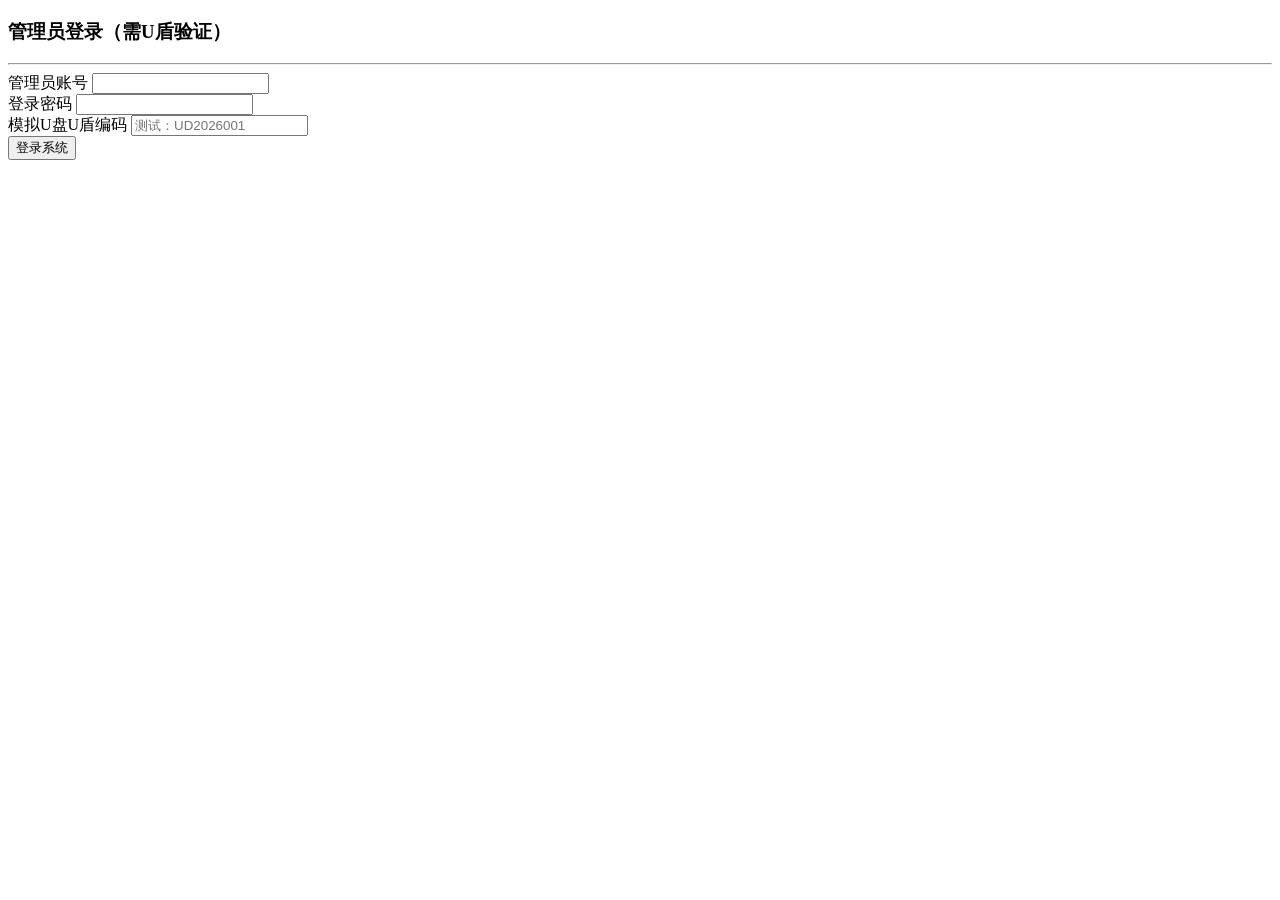
==== src/main/webapp/admin/index.html @ 155d87c6 "业主注册功能，小区进出人员状态查询 但未完成页面跳转以及前端的Ui" ====
<!DOCTYPE html>
<html lang="zh-CN">
<head>
    <meta charset="UTF-8">
    <title>管理员登录</title>
    <link rel="stylesheet" href="../common/css/bootstrap.min.css">
    <link rel="stylesheet" href="../common/css/common.css">
</head>
<body class="container mt-5 w-50">
<h3 class="text-center">管理员登录（需U盾验证）</h3>
<hr>
<div class="mb-3">
    <label>管理员账号</label>
    <input type="text" id="username" class="form-control">
</div>
<div class="mb-3">
    <label>登录密码</label>
    <input type="password" id="password" class="form-control">
</div>
<div class="mb-3">
    <label>模拟U盘U盾编码</label>
    <input type="text" id="ukeyCode" class="form-control" placeholder="测试：UD2026001">
</div>
<button id="loginBtn" class="btn btn-primary w-100">登录系统</button>
<p id="loginMsg" class="mt-3 text-center"></p>

<script src="../common/js/jquery.min.js"></script>
<script src="../common/js/axios.min.js"></script>
<script>
    $("#loginBtn").click(function(){
        let loginData = {
            username: $("#username").val(),
            password: $("#password").val(),
            ukeyCode: $("#ukeyCode").val()
        }
        axios.post("/admin/login", loginData).then(res=>{
            let data = res.data;
            if(data.code === 200){
                alert("登录成功，跳转记录管理页");
                location.href = "records.html";
            }else{
                $("#loginMsg").text(data.msg).css("color", "red");
            }
        })
    })
</script>
</body>
</html>
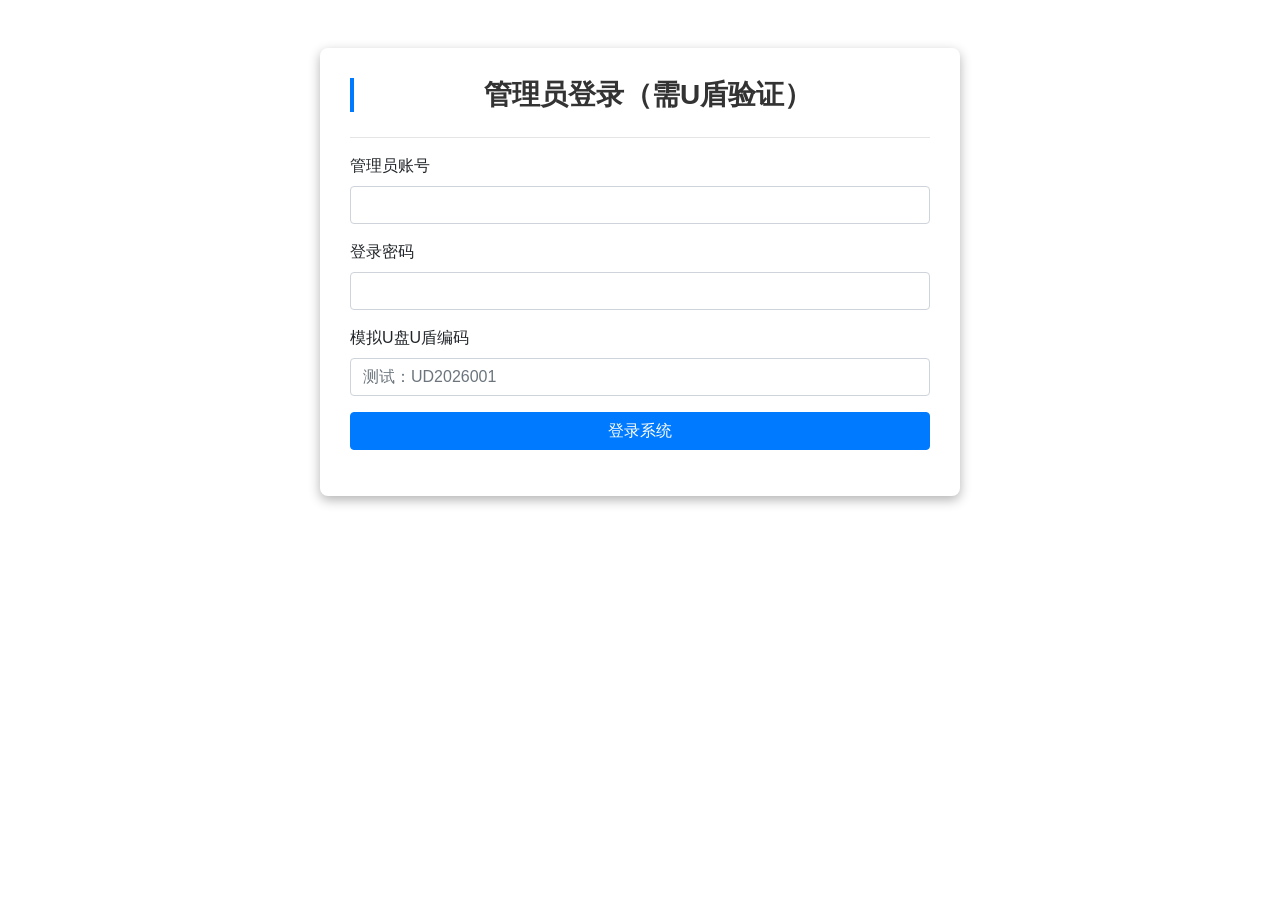
==== commit 8b2c3a1c: "管理员功能、小区进出登记功能实现，存在一些bug和小问题" ====
--- a/src/main/webapp/admin/index.html
+++ b/src/main/webapp/admin/index.html
@@ -3,7 +3,7 @@
 <head>
     <meta charset="UTF-8">
     <title>管理员登录</title>
-    <link rel="stylesheet" href="../common/css/bootstrap.min.css">
+    <link href="https://cdn.bootcdn.net/ajax/libs/twitter-bootstrap/4.6.2/css/bootstrap.min.css" rel="stylesheet">
     <link rel="stylesheet" href="../common/css/common.css">
 </head>
 <body class="container mt-5 w-50">
@@ -23,9 +23,8 @@
 </div>
 <button id="loginBtn" class="btn btn-primary w-100">登录系统</button>
 <p id="loginMsg" class="mt-3 text-center"></p>
-
-<script src="../common/js/jquery.min.js"></script>
-<script src="../common/js/axios.min.js"></script>
+<script src="https://cdn.bootcdn.net/ajax/libs/jquery/3.6.0/jquery.min.js"></script>
+<script src="https://cdn.bootcdn.net/ajax/libs/axios/0.27.2/axios.min.js"></script>
 <script>
     $("#loginBtn").click(function(){
         let loginData = {
--- a/src/main/webapp/common/css/common.css
+++ b/src/main/webapp/common/css/common.css
@@ -0,0 +1,61 @@
+/* common.css - 项目通用样式 */
+
+/* 1. 全局基础设置 */
+body {
+    background-image: url('/images/3.png');
+
+        /* 2. 让背景图完全覆盖整个屏幕，不留白边 */
+        background-size: cover;
+
+        /* 3. 图片居中显示 */
+        background-position: center center;
+
+        /* 4. 防止图片跟随页面滚动条滚动（固定在屏幕上） */
+        background-attachment: fixed;
+
+        /* 5. 设置原有字体不变 */
+        font-family: -apple-system, BlinkMacSystemFont, "Segoe UI", Roboto, "Helvetica Neue", Arial, sans-serif;
+}
+/* 2. 主容器样式（卡片效果） */
+.container {
+    background-color: #ffffff;
+    padding: 30px;
+    border-radius: 8px; /* 圆角 */
+    box-shadow: 0 4px 12px rgba(0, 0, 0, 0.3); /* 轻微的阴影，产生立体感 */
+    margin-top: 30px;
+    margin-bottom: 30px;
+    max-width: 1200px;
+}
+
+/* 3. 页面标题样式 (加左侧蓝色边框) */
+h3.page-title, h3 {
+    border-left: 4px solid #007bff; /* 蓝色竖条 */
+    padding-left: 12px;
+    margin-bottom: 25px;
+    font-weight: 600;
+    color: #333;
+}
+
+/* 4. 表格表头美化 */
+.table thead th {
+    background-color: #e9ecef;
+    border-bottom: 2px solid #dee2e6;
+}
+
+/* 5. 统一按钮间距 */
+.btn {
+    margin-right: 5px;
+    border-radius: 4px;
+}
+
+/* 6. 输入框聚焦时的样式优化 */
+.form-control:focus {
+    border-color: #007bff;
+    box-shadow: 0 0 0 0.2rem rgba(0, 123, 255, 0.25);
+}
+
+/* 7. 表格操作列按钮间距 */
+.action-btn {
+    margin-right: 5px;
+    font-size: 0.85rem;
+}
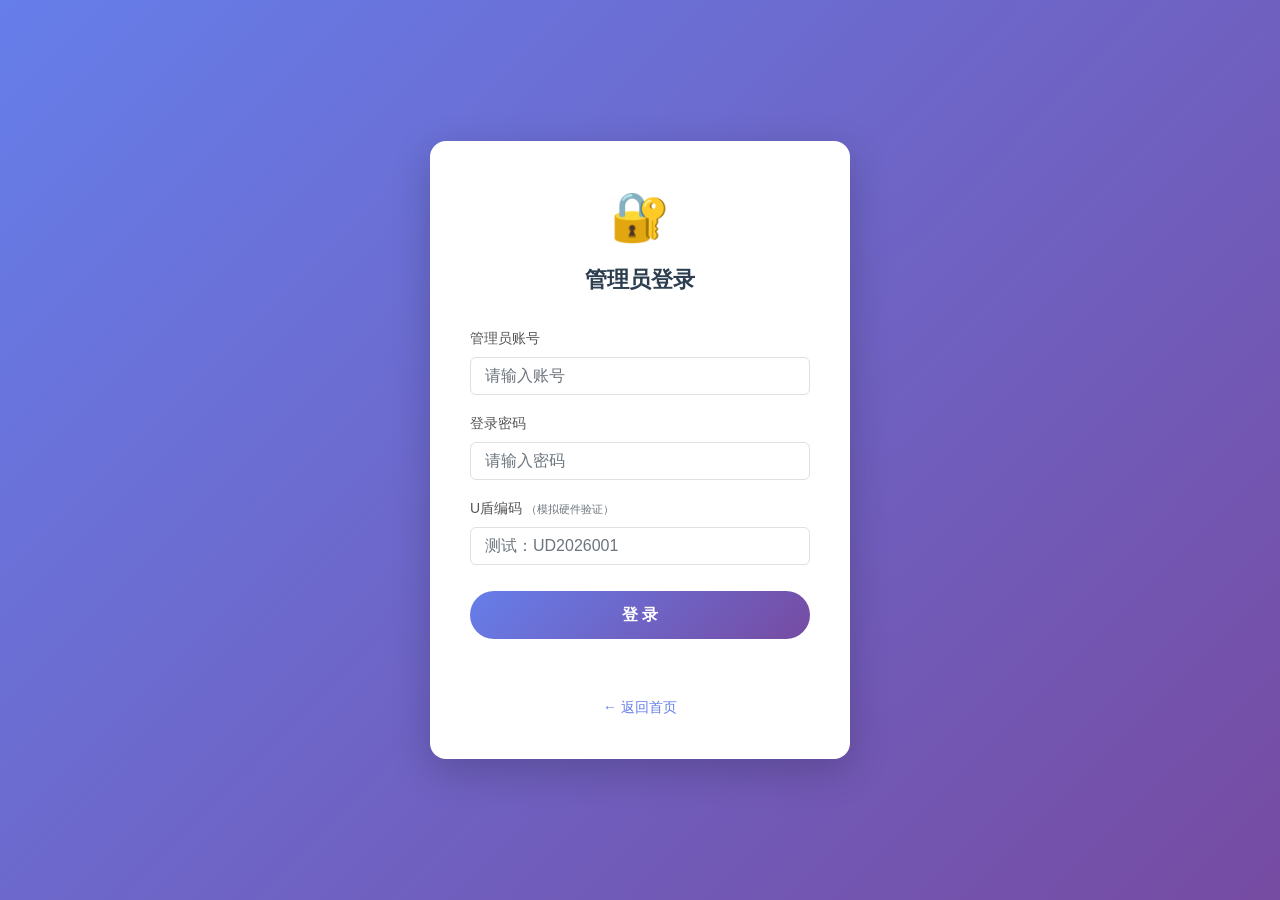
==== commit 325ea821: "解决数据库bug 完成内容 但需优化" ====
--- a/src/main/webapp/admin/index.html
+++ b/src/main/webapp/admin/index.html
@@ -2,46 +2,88 @@
 <html lang="zh-CN">
 <head>
     <meta charset="UTF-8">
-    <title>管理员登录</title>
+    <meta name="viewport" content="width=device-width, initial-scale=1.0">
+    <title>管理员登录 - 智慧小区</title>
     <link href="https://cdn.bootcdn.net/ajax/libs/twitter-bootstrap/4.6.2/css/bootstrap.min.css" rel="stylesheet">
     <link rel="stylesheet" href="../common/css/common.css">
+    <style>
+        body { display: flex; align-items: center; justify-content: center; min-height: 100vh; margin: 0; }
+        .login-card {
+            max-width: 420px; width: 90%; padding: 40px; background: #fff;
+            border-radius: 16px; box-shadow: 0 12px 40px rgba(0,0,0,0.2);
+        }
+        .login-icon { font-size: 48px; text-align: center; margin-bottom: 10px; }
+        .login-title { text-align: center; font-weight: 700; color: #2c3e50; margin-bottom: 30px; font-size: 22px; }
+        .form-group label { font-weight: 500; color: #555; font-size: 14px; }
+        .btn-login {
+            background: linear-gradient(135deg, #667eea, #764ba2); color: #fff; border: none;
+            border-radius: 50px; padding: 12px; font-size: 16px; font-weight: 600;
+            width: 100%; margin-top: 10px; transition: all 0.3s;
+        }
+        .btn-login:hover { transform: translateY(-2px); box-shadow: 0 6px 20px rgba(102,126,234,0.4); color: #fff; }
+        .back-link { text-align: center; margin-top: 20px; }
+        .back-link a { color: #667eea; text-decoration: none; font-size: 14px; }
+    </style>
 </head>
-<body class="container mt-5 w-50">
-<h3 class="text-center">管理员登录（需U盾验证）</h3>
-<hr>
-<div class="mb-3">
-    <label>管理员账号</label>
-    <input type="text" id="username" class="form-control">
+<body>
+
+<div class="login-card">
+    <div class="login-icon">🔐</div>
+    <div class="login-title">管理员登录</div>
+
+    <div class="form-group">
+        <label>管理员账号</label>
+        <input type="text" id="username" class="form-control" placeholder="请输入账号">
+    </div>
+    <div class="form-group">
+        <label>登录密码</label>
+        <input type="password" id="password" class="form-control" placeholder="请输入密码">
+    </div>
+    <div class="form-group">
+        <label>U盾编码 <small class="text-muted">（模拟硬件验证）</small></label>
+        <input type="text" id="ukeyCode" class="form-control" placeholder="测试：UD2026001">
+    </div>
+
+    <button id="loginBtn" class="btn btn-login">登 录</button>
+    <p id="loginMsg" class="mt-3 text-center" style="min-height:20px;"></p>
+
+    <div class="back-link"><a href="../index.html">← 返回首页</a></div>
 </div>
-<div class="mb-3">
-    <label>登录密码</label>
-    <input type="password" id="password" class="form-control">
-</div>
-<div class="mb-3">
-    <label>模拟U盘U盾编码</label>
-    <input type="text" id="ukeyCode" class="form-control" placeholder="测试：UD2026001">
-</div>
-<button id="loginBtn" class="btn btn-primary w-100">登录系统</button>
-<p id="loginMsg" class="mt-3 text-center"></p>
+
 <script src="https://cdn.bootcdn.net/ajax/libs/jquery/3.6.0/jquery.min.js"></script>
 <script src="https://cdn.bootcdn.net/ajax/libs/axios/0.27.2/axios.min.js"></script>
+<script src="../common/js/common.js"></script>
 <script>
     $("#loginBtn").click(function(){
-        let loginData = {
-            username: $("#username").val(),
-            password: $("#password").val(),
-            ukeyCode: $("#ukeyCode").val()
+        let username = $("#username").val().trim();
+        let password = $("#password").val().trim();
+        let ukeyCode = $("#ukeyCode").val().trim();
+        if(!username || !password || !ukeyCode) {
+            $("#loginMsg").text("请填写完整登录信息").css("color", "#f5576c");
+            return;
         }
-        axios.post("/admin/login", loginData).then(res=>{
+
+        $("#loginMsg").text("登录中...").css("color", "#888");
+
+        const params = new URLSearchParams();
+        params.append('username', username);
+        params.append('password', password);
+        params.append('ukeyCode', ukeyCode);
+
+        apiPost('/admin/login', params).then(res => {
             let data = res.data;
-            if(data.code === 200){
-                alert("登录成功，跳转记录管理页");
-                location.href = "records.html";
-            }else{
-                $("#loginMsg").text(data.msg).css("color", "red");
+            if(data.code === 200) {
+                $("#loginMsg").text("✅ 登录成功，正在跳转...").css("color", "#43e97b");
+                setTimeout(() => { location.href = "records.html"; }, 600);
+            } else {
+                $("#loginMsg").text("❌ " + (data.msg || '登录失败')).css("color", "#f5576c");
             }
-        })
-    })
+        }).catch(err => {
+            $("#loginMsg").text("❌ 连接服务器失败: " + (err.message || '')).css("color", "#f5576c");
+            console.error("登录错误:", err);
+        });
+    });
+    $(document).keydown(function(e) { if(e.keyCode === 13) $("#loginBtn").click(); });
 </script>
 </body>
-</html>+</html>
--- a/src/main/webapp/common/css/common.css
+++ b/src/main/webapp/common/css/common.css
@@ -1,61 +1,291 @@
-/* common.css - 项目通用样式 */
+/* common.css - 智慧小区管理系统通用样式 */
 
 /* 1. 全局基础设置 */
+* {
+    box-sizing: border-box;
+}
+
 body {
-    background-image: url('/images/3.png');
-
-        /* 2. 让背景图完全覆盖整个屏幕，不留白边 */
-        background-size: cover;
-
-        /* 3. 图片居中显示 */
-        background-position: center center;
-
-        /* 4. 防止图片跟随页面滚动条滚动（固定在屏幕上） */
-        background-attachment: fixed;
-
-        /* 5. 设置原有字体不变 */
-        font-family: -apple-system, BlinkMacSystemFont, "Segoe UI", Roboto, "Helvetica Neue", Arial, sans-serif;
-}
-/* 2. 主容器样式（卡片效果） */
-.container {
+    font-family: -apple-system, BlinkMacSystemFont, "Segoe UI", Roboto, "Helvetica Neue", Arial, "PingFang SC", "Microsoft YaHei", sans-serif;
+    background: linear-gradient(135deg, #667eea 0%, #764ba2 100%);
+    min-height: 100vh;
+    color: #333;
+    margin: 0;
+    padding: 0;
+}
+
+/* 2. 主容器卡片样式 */
+.main-container {
     background-color: #ffffff;
     padding: 30px;
-    border-radius: 8px; /* 圆角 */
-    box-shadow: 0 4px 12px rgba(0, 0, 0, 0.3); /* 轻微的阴影，产生立体感 */
+    border-radius: 12px;
+    box-shadow: 0 8px 32px rgba(0, 0, 0, 0.15);
     margin-top: 30px;
     margin-bottom: 30px;
     max-width: 1200px;
-}
-
-/* 3. 页面标题样式 (加左侧蓝色边框) */
-h3.page-title, h3 {
-    border-left: 4px solid #007bff; /* 蓝色竖条 */
-    padding-left: 12px;
+    margin-left: auto;
+    margin-right: auto;
+    animation: fadeInUp 0.4s ease-out;
+}
+
+@keyframes fadeInUp {
+    from { opacity: 0; transform: translateY(20px); }
+    to { opacity: 1; transform: translateY(0); }
+}
+
+/* 3. 页面标题样式 */
+.page-header {
+    display: flex;
+    align-items: center;
+    justify-content: space-between;
     margin-bottom: 25px;
+    padding-bottom: 15px;
+    border-bottom: 2px solid #f0f0f0;
+}
+
+.page-header h3 {
+    margin: 0;
+    font-weight: 700;
+    color: #2c3e50;
+    font-size: 22px;
+}
+
+.page-header h3::before {
+    content: '';
+    display: inline-block;
+    width: 4px;
+    height: 22px;
+    background: linear-gradient(180deg, #667eea, #764ba2);
+    border-radius: 2px;
+    margin-right: 10px;
+    vertical-align: middle;
+}
+
+/* 4. 表格美化 */
+.table {
+    border-radius: 8px;
+    overflow: hidden;
+    box-shadow: 0 2px 8px rgba(0, 0, 0, 0.06);
+}
+
+.table thead th {
+    background: linear-gradient(135deg, #667eea, #764ba2);
+    color: #fff;
+    border: none;
+    padding: 12px 15px;
+    font-weight: 500;
+    font-size: 14px;
+}
+
+.table tbody td {
+    padding: 10px 15px;
+    vertical-align: middle;
+    font-size: 14px;
+}
+
+.table-hover tbody tr:hover {
+    background-color: #f8f6ff;
+}
+
+/* 5. 按钮样式 */
+.btn {
+    border-radius: 6px;
+    padding: 8px 16px;
+    font-size: 14px;
+    font-weight: 500;
+    transition: all 0.2s ease;
+    border: none;
+    margin-right: 5px;
+}
+
+.btn:hover {
+    transform: translateY(-1px);
+    box-shadow: 0 4px 12px rgba(0, 0, 0, 0.15);
+}
+
+.btn-primary {
+    background: linear-gradient(135deg, #667eea, #764ba2);
+    color: #fff;
+}
+
+.btn-primary:hover {
+    background: linear-gradient(135deg, #5a6fd6, #6a4192);
+    color: #fff;
+}
+
+.btn-success {
+    background: linear-gradient(135deg, #43e97b, #38f9d7);
+    color: #fff;
+}
+
+.btn-success:hover {
+    background: linear-gradient(135deg, #3ad46e, #2ee0c4);
+    color: #fff;
+}
+
+.btn-info {
+    background: linear-gradient(135deg, #4facfe, #00f2fe);
+    color: #fff;
+}
+
+.btn-warning {
+    background: linear-gradient(135deg, #f6d365, #fda085);
+    color: #fff;
+}
+
+.btn-danger {
+    background: linear-gradient(135deg, #f5576c, #ff6a88);
+    color: #fff;
+}
+
+.btn-secondary {
+    background: #6c757d;
+    color: #fff;
+}
+
+/* 6. 输入框样式 */
+.form-control {
+    border-radius: 6px;
+    border: 1.5px solid #e0e0e0;
+    padding: 10px 14px;
+    transition: all 0.2s ease;
+}
+
+.form-control:focus {
+    border-color: #667eea;
+    box-shadow: 0 0 0 3px rgba(102, 126, 234, 0.15);
+}
+
+/* 7. Badge 样式 */
+.badge {
+    padding: 5px 12px;
+    border-radius: 20px;
+    font-weight: 500;
+    font-size: 12px;
+}
+
+.badge-success {
+    background: linear-gradient(135deg, #43e97b, #38f9d7);
+    color: #fff;
+}
+
+.badge-warning {
+    background: linear-gradient(135deg, #f6d365, #fda085);
+    color: #333;
+}
+
+.badge-info {
+    background: linear-gradient(135deg, #4facfe, #00f2fe);
+    color: #fff;
+}
+
+.badge-danger {
+    background: linear-gradient(135deg, #f5576c, #ff6a88);
+    color: #fff;
+}
+
+/* 8. Modal 样式 */
+.modal-content {
+    border-radius: 12px;
+    border: none;
+    box-shadow: 0 12px 40px rgba(0, 0, 0, 0.2);
+}
+
+.modal-header {
+    background: linear-gradient(135deg, #667eea, #764ba2);
+    color: #fff;
+    border-radius: 12px 12px 0 0;
+    padding: 18px 24px;
+}
+
+.modal-header .close {
+    color: #fff;
+    opacity: 0.8;
+    text-shadow: none;
+}
+
+.modal-title {
     font-weight: 600;
-    color: #333;
-}
-
-/* 4. 表格表头美化 */
-.table thead th {
-    background-color: #e9ecef;
-    border-bottom: 2px solid #dee2e6;
-}
-
-/* 5. 统一按钮间距 */
-.btn {
-    margin-right: 5px;
-    border-radius: 4px;
-}
-
-/* 6. 输入框聚焦时的样式优化 */
-.form-control:focus {
-    border-color: #007bff;
-    box-shadow: 0 0 0 0.2rem rgba(0, 123, 255, 0.25);
-}
-
-/* 7. 表格操作列按钮间距 */
+}
+
+.modal-body {
+    padding: 24px;
+}
+
+.modal-footer {
+    border-top: 1px solid #f0f0f0;
+    padding: 16px 24px;
+}
+
+/* 9. 搜索区域 */
+.search-bar {
+    background: #f8f9ff;
+    border-radius: 10px;
+    padding: 20px;
+    margin-bottom: 20px;
+    border: 1px solid #e8e8ff;
+}
+
+.search-bar label {
+    font-weight: 500;
+    color: #555;
+    margin-bottom: 5px;
+    font-size: 14px;
+}
+
+/* 10. 空状态提示 */
+.empty-state {
+    text-align: center;
+    padding: 40px;
+    color: #999;
+}
+
+.empty-state .icon {
+    font-size: 48px;
+    margin-bottom: 15px;
+}
+
+/* 11. 操作按钮组 */
 .action-btn {
     margin-right: 5px;
     font-size: 0.85rem;
-}+    padding: 5px 12px;
+}
+
+/* 12. 登录页面特殊样式 */
+.login-card {
+    max-width: 420px;
+    margin: 80px auto;
+    padding: 40px;
+    background: #fff;
+    border-radius: 16px;
+    box-shadow: 0 12px 40px rgba(0, 0, 0, 0.2);
+}
+
+.login-card h3 {
+    text-align: center;
+    margin-bottom: 30px;
+    font-weight: 700;
+    color: #2c3e50;
+}
+
+.login-card h3::before {
+    display: none;
+}
+
+/* 13. 响应式 */
+@media (max-width: 768px) {
+    .main-container {
+        margin: 15px;
+        padding: 20px;
+    }
+    .page-header {
+        flex-direction: column;
+        gap: 10px;
+        align-items: flex-start;
+    }
+    .login-card {
+        margin: 30px 15px;
+        padding: 25px;
+    }
+}
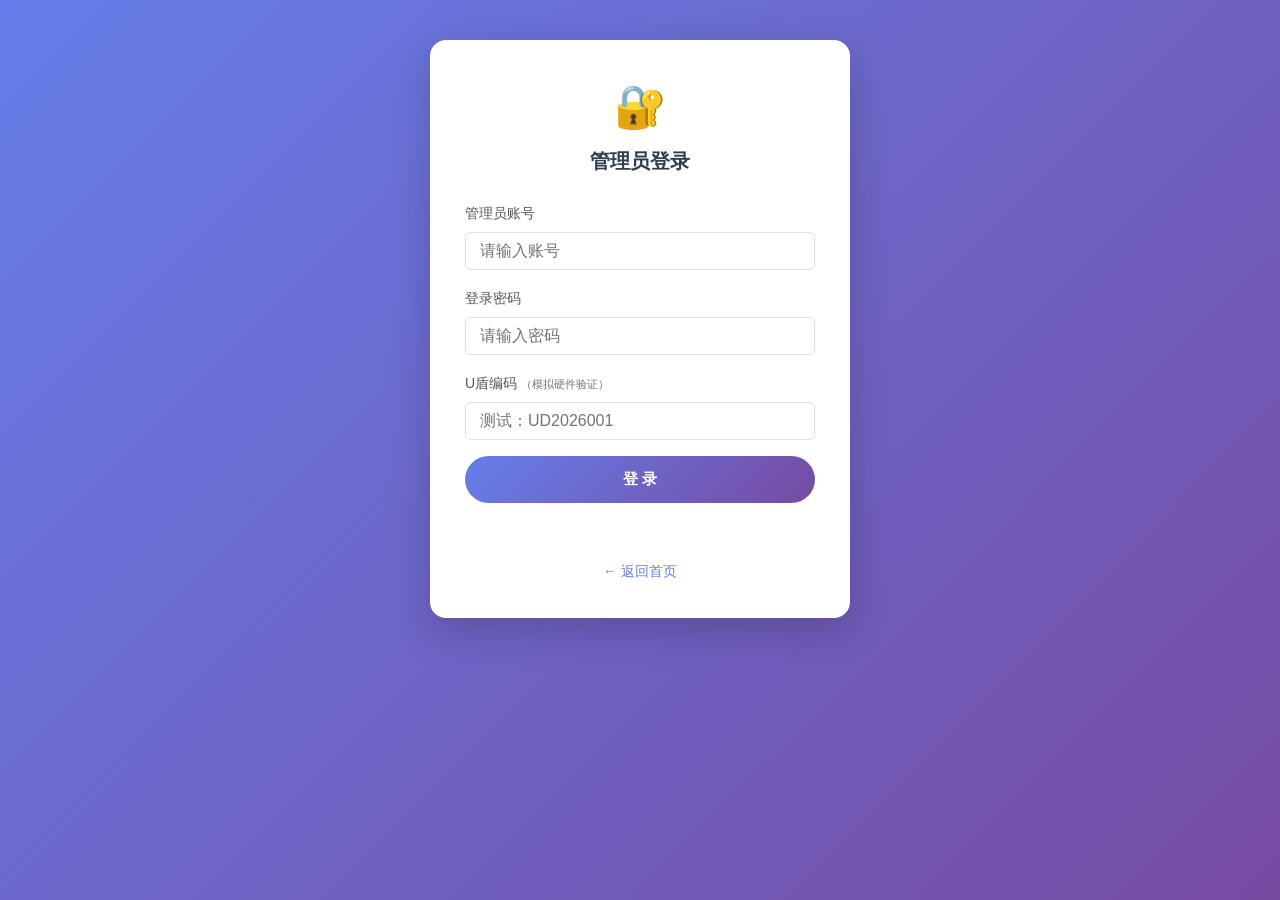
==== commit c86742fa: "优化前端页面" ====
--- a/src/main/webapp/admin/index.html
+++ b/src/main/webapp/admin/index.html
@@ -6,30 +6,12 @@
     <title>管理员登录 - 智慧小区</title>
     <link href="https://cdn.bootcdn.net/ajax/libs/twitter-bootstrap/4.6.2/css/bootstrap.min.css" rel="stylesheet">
     <link rel="stylesheet" href="../common/css/common.css">
-    <style>
-        body { display: flex; align-items: center; justify-content: center; min-height: 100vh; margin: 0; }
-        .login-card {
-            max-width: 420px; width: 90%; padding: 40px; background: #fff;
-            border-radius: 16px; box-shadow: 0 12px 40px rgba(0,0,0,0.2);
-        }
-        .login-icon { font-size: 48px; text-align: center; margin-bottom: 10px; }
-        .login-title { text-align: center; font-weight: 700; color: #2c3e50; margin-bottom: 30px; font-size: 22px; }
-        .form-group label { font-weight: 500; color: #555; font-size: 14px; }
-        .btn-login {
-            background: linear-gradient(135deg, #667eea, #764ba2); color: #fff; border: none;
-            border-radius: 50px; padding: 12px; font-size: 16px; font-weight: 600;
-            width: 100%; margin-top: 10px; transition: all 0.3s;
-        }
-        .btn-login:hover { transform: translateY(-2px); box-shadow: 0 6px 20px rgba(102,126,234,0.4); color: #fff; }
-        .back-link { text-align: center; margin-top: 20px; }
-        .back-link a { color: #667eea; text-decoration: none; font-size: 14px; }
-    </style>
 </head>
-<body>
+<body class="form-page-body">
 
-<div class="login-card">
-    <div class="login-icon">🔐</div>
-    <div class="login-title">管理员登录</div>
+<div class="form-card" style="max-width:420px;">
+    <div class="form-card-icon">🔐</div>
+    <div class="form-card-title">管理员登录</div>
 
     <div class="form-group">
         <label>管理员账号</label>
@@ -44,7 +26,7 @@
         <input type="text" id="ukeyCode" class="form-control" placeholder="测试：UD2026001">
     </div>
 
-    <button id="loginBtn" class="btn btn-login">登 录</button>
+    <button id="loginBtn" class="btn btn-pill btn-pill-primary">登 录</button>
     <p id="loginMsg" class="mt-3 text-center" style="min-height:20px;"></p>
 
     <div class="back-link"><a href="../index.html">← 返回首页</a></div>
@@ -73,6 +55,7 @@
         apiPost('/admin/login', params).then(res => {
             let data = res.data;
             if(data.code === 200) {
+                sessionStorage.setItem('adminLoginTime', Date.now().toString());
                 $("#loginMsg").text("✅ 登录成功，正在跳转...").css("color", "#43e97b");
                 setTimeout(() => { location.href = "records.html"; }, 600);
             } else {
--- a/src/main/webapp/common/css/common.css
+++ b/src/main/webapp/common/css/common.css
@@ -289,3 +289,428 @@
         padding: 25px;
     }
 }
+
+/* ============================================================
+   以下为公共组件样式（从各页面内联 style 提取）
+   ============================================================ */
+
+/* 14. 着陆页/入口页居中布局 */
+.landing-body {
+    display: flex;
+    align-items: center;
+    justify-content: center;
+    min-height: 100vh;
+    margin: 0;
+}
+
+.landing-card {
+    background: rgba(255, 255, 255, 0.95);
+    padding: 50px 40px;
+    border-radius: 20px;
+    box-shadow: 0 20px 60px rgba(0, 0, 0, 0.3);
+    text-align: center;
+    max-width: 460px;
+    width: 90%;
+    animation: fadeInUp 0.6s ease-out;
+}
+
+.landing-icon {
+    font-size: 56px;
+    margin-bottom: 15px;
+}
+
+.landing-title {
+    font-size: 28px;
+    font-weight: 700;
+    color: #2c3e50;
+    margin-bottom: 8px;
+}
+
+.landing-sub {
+    color: #8e99a4;
+    margin-bottom: 35px;
+    font-size: 14px;
+}
+
+.landing-divider {
+    height: 1px;
+    background: #e8e8e8;
+    margin: 25px 0;
+}
+
+.landing-footer {
+    color: #aaa;
+    font-size: 12px;
+    margin-top: 20px;
+}
+
+/* 着陆页按钮（全宽胶囊形） */
+.landing-card .btn-landing {
+    width: 85%;
+    padding: 14px;
+    font-size: 16px;
+    font-weight: 600;
+    margin: 10px auto;
+    border-radius: 50px;
+    display: block;
+    transition: all 0.3s ease;
+    border: none;
+    color: #fff;
+    text-decoration: none;
+}
+
+.landing-card .btn-landing:hover {
+    transform: translateY(-3px);
+    box-shadow: 0 8px 25px rgba(0, 0, 0, 0.2);
+    color: #fff;
+    text-decoration: none;
+}
+
+.btn-landing-primary {
+    background: linear-gradient(135deg, #667eea, #764ba2);
+}
+
+.btn-landing-success {
+    background: linear-gradient(135deg, #43e97b, #38f9d7);
+}
+
+.btn-landing-info {
+    background: linear-gradient(135deg, #4facfe, #00f2fe);
+}
+
+/* 15. 表单页卡片（登录、核验、个人信息等居中表单页） */
+.form-page-body {
+    display: flex;
+    align-items: flex-start;
+    justify-content: center;
+    min-height: 100vh;
+    margin: 0;
+    padding: 40px 15px;
+}
+
+.form-card {
+    max-width: 500px;
+    width: 100%;
+    padding: 35px;
+    background: #fff;
+    border-radius: 16px;
+    box-shadow: 0 12px 40px rgba(0, 0, 0, 0.2);
+    animation: fadeInUp 0.5s ease-out;
+}
+
+.form-card-icon {
+    font-size: 42px;
+    text-align: center;
+    margin-bottom: 8px;
+}
+
+.form-card-title {
+    text-align: center;
+    font-weight: 700;
+    color: #2c3e50;
+    margin-bottom: 25px;
+    font-size: 20px;
+}
+
+.form-card .form-group label {
+    font-weight: 500;
+    color: #555;
+    font-size: 14px;
+}
+
+/* 胶囊形全宽提交按钮 */
+.btn-pill {
+    border: none;
+    border-radius: 50px;
+    padding: 12px;
+    font-size: 15px;
+    font-weight: 600;
+    width: 100%;
+    color: #fff;
+    transition: all 0.3s;
+}
+
+.btn-pill:hover {
+    color: #fff;
+}
+
+.btn-pill-primary {
+    background: linear-gradient(135deg, #667eea, #764ba2);
+}
+
+.btn-pill-primary:hover {
+    box-shadow: 0 6px 20px rgba(102, 126, 234, 0.4);
+    color: #fff;
+}
+
+.btn-pill-success {
+    background: linear-gradient(135deg, #43e97b, #38f9d7);
+}
+
+.btn-pill-success:hover {
+    box-shadow: 0 6px 20px rgba(67, 233, 123, 0.4);
+    color: #fff;
+}
+
+.btn-pill-info {
+    background: linear-gradient(135deg, #4facfe, #00f2fe);
+}
+
+.btn-pill-info:hover {
+    box-shadow: 0 6px 20px rgba(79, 172, 254, 0.4);
+    color: #fff;
+}
+
+.btn-pill-danger {
+    background: linear-gradient(135deg, #f5576c, #ff6a88);
+}
+
+.btn-pill-danger:hover {
+    box-shadow: 0 6px 20px rgba(245, 87, 108, 0.4);
+    color: #fff;
+}
+
+/* 16. 管理后台导航栏 */
+.admin-navbar {
+    background: linear-gradient(135deg, #667eea, #764ba2);
+    padding: 12px 0;
+}
+
+.admin-navbar .navbar-brand {
+    color: #fff;
+    font-weight: 700;
+}
+
+.admin-navbar .nav-link {
+    color: rgba(255, 255, 255, 0.5);
+}
+
+.admin-navbar .nav-link.active-page {
+    color: #fff;
+    font-weight: 700;
+}
+
+.admin-navbar .nav-link:hover {
+    color: #fff;
+}
+
+/* 17. 返回链接 */
+.back-link {
+    text-align: center;
+    margin-top: 20px;
+}
+
+.back-link a {
+    color: #667eea;
+    text-decoration: none;
+    font-size: 14px;
+}
+
+.back-link a:hover {
+    text-decoration: underline;
+}
+
+/* 18. 步骤标签 */
+.step-label {
+    background: linear-gradient(135deg, #667eea, #764ba2);
+    color: #fff;
+    padding: 6px 14px;
+    border-radius: 20px;
+    font-size: 13px;
+    font-weight: 600;
+    display: inline-block;
+    margin-bottom: 15px;
+}
+
+/* 19. 信息展示行（个人信息页） */
+.info-row {
+    display: flex;
+    padding: 12px 0;
+    border-bottom: 1px solid #f0f0f0;
+}
+
+.info-label {
+    width: 100px;
+    font-weight: 600;
+    color: #555;
+    font-size: 14px;
+    flex-shrink: 0;
+}
+
+.info-value {
+    flex: 1;
+    color: #333;
+    font-size: 14px;
+}
+
+/* 20. 门禁终端组件 */
+.gate-header {
+    background: linear-gradient(135deg, #667eea, #764ba2);
+    color: #fff;
+    padding: 25px;
+    text-align: center;
+}
+
+.gate-header h3 {
+    margin: 0;
+    font-weight: 700;
+    font-size: 22px;
+}
+
+.gate-header p {
+    margin: 5px 0 0;
+    opacity: 0.8;
+    font-size: 13px;
+}
+
+.gate-body {
+    padding: 30px;
+}
+
+.gate-card {
+    max-width: 520px;
+    width: 100%;
+    background: #fff;
+    border-radius: 16px;
+    box-shadow: 0 12px 40px rgba(0, 0, 0, 0.2);
+    overflow: hidden;
+    animation: fadeInUp 0.5s ease-out;
+}
+
+/* 模式切换（业主/访客） */
+.gate-mode-tabs {
+    display: flex;
+    border-radius: 10px;
+    overflow: hidden;
+    box-shadow: 0 2px 8px rgba(0, 0, 0, 0.1);
+    margin-bottom: 20px;
+}
+
+.gate-mode-tab {
+    flex: 1;
+    padding: 12px;
+    text-align: center;
+    cursor: pointer;
+    font-weight: 600;
+    font-size: 14px;
+    transition: all 0.3s;
+    background: #f0f0f0;
+    color: #666;
+    border: none;
+}
+
+.gate-mode-tab.active {
+    background: linear-gradient(135deg, #667eea, #764ba2);
+    color: #fff;
+}
+
+/* 动作切换（进入/离开） */
+.gate-action-tabs {
+    display: flex;
+    border-radius: 8px;
+    overflow: hidden;
+    box-shadow: 0 1px 4px rgba(0, 0, 0, 0.08);
+    margin-bottom: 20px;
+}
+
+.gate-action-tab {
+    flex: 1;
+    padding: 10px;
+    text-align: center;
+    cursor: pointer;
+    font-weight: 500;
+    font-size: 13px;
+    transition: all 0.3s;
+    background: #f8f8f8;
+    color: #888;
+    border: none;
+}
+
+.gate-action-tab.active {
+    background: #43e97b;
+    color: #fff;
+}
+
+.gate-action-tab.leave.active {
+    background: #f5576c;
+    color: #fff;
+}
+
+/* 结果提示框 */
+.result-box {
+    margin-top: 20px;
+    padding: 15px;
+    border-radius: 10px;
+    text-align: center;
+    font-size: 16px;
+    font-weight: 600;
+    display: none;
+}
+
+.result-success {
+    background: #e8f8f0;
+    color: #27ae60;
+    border: 1px solid #a3e4c1;
+}
+
+.result-error {
+    background: #fde8e8;
+    color: #e74c3c;
+    border: 1px solid #f5a3a3;
+}
+
+.result-warn {
+    background: #fff8e1;
+    color: #f57f17;
+    border: 1px solid #ffe082;
+}
+
+/* 临时密码展示框 */
+.temp-pwd-box {
+    background: #f0f0ff;
+    border: 2px dashed #667eea;
+    border-radius: 10px;
+    padding: 15px;
+    text-align: center;
+    margin-top: 15px;
+    display: none;
+}
+
+.temp-pwd-label {
+    font-size: 13px;
+    color: #888;
+    margin-bottom: 5px;
+}
+
+.temp-pwd-value {
+    font-size: 28px;
+    font-weight: 700;
+    color: #667eea;
+    letter-spacing: 3px;
+}
+
+/* 门禁页面内区块切换 */
+.gate-section {
+    display: none;
+}
+
+.gate-section.active {
+    display: block;
+}
+
+/* 21. 响应式补充 */
+@media (max-width: 768px) {
+    .landing-card {
+        padding: 35px 25px;
+    }
+    .form-card {
+        padding: 25px 20px;
+    }
+    .info-row {
+        flex-direction: column;
+    }
+    .info-label {
+        width: auto;
+        margin-bottom: 4px;
+    }
+}
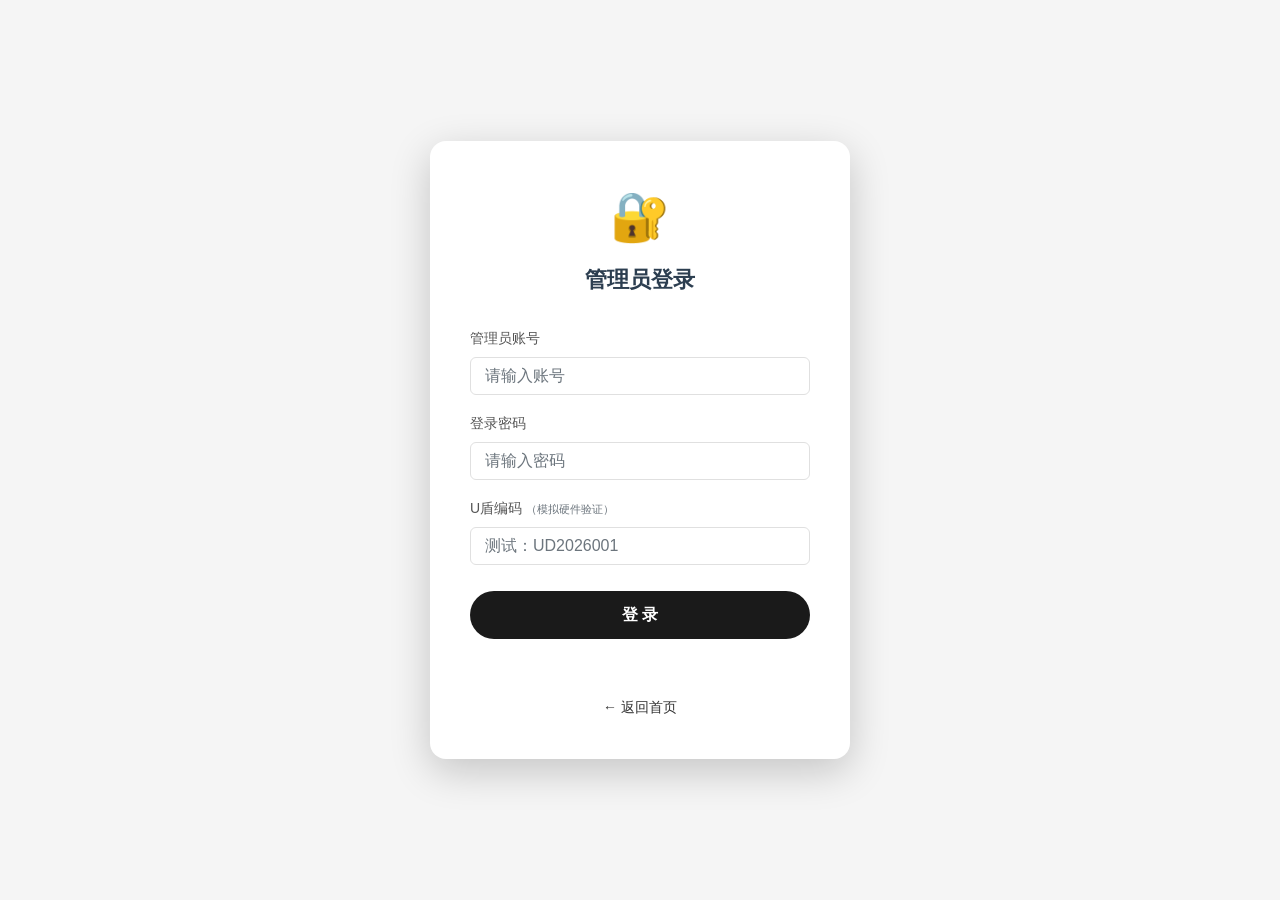
==== commit a1f50b32: "测试" ====
--- a/src/main/webapp/admin/index.html
+++ b/src/main/webapp/admin/index.html
@@ -6,12 +6,30 @@
     <title>管理员登录 - 智慧小区</title>
     <link href="https://cdn.bootcdn.net/ajax/libs/twitter-bootstrap/4.6.2/css/bootstrap.min.css" rel="stylesheet">
     <link rel="stylesheet" href="../common/css/common.css">
+    <style>
+        body { display: flex; align-items: center; justify-content: center; min-height: 100vh; margin: 0; }
+        .login-card {
+            max-width: 420px; width: 90%; padding: 40px; background: #fff;
+            border-radius: 16px; box-shadow: 0 12px 40px rgba(0,0,0,0.2);
+        }
+        .login-icon { font-size: 48px; text-align: center; margin-bottom: 10px; }
+        .login-title { text-align: center; font-weight: 700; color: #2c3e50; margin-bottom: 30px; font-size: 22px; }
+        .form-group label { font-weight: 500; color: #555; font-size: 14px; }
+        .btn-login {
+            background: #1a1a1a; color: #fff; border: none;
+            border-radius: 50px; padding: 12px; font-size: 16px; font-weight: 600;
+            width: 100%; margin-top: 10px; transition: all 0.3s;
+        }
+        .btn-login:hover { transform: translateY(-2px); box-shadow: 0 6px 20px rgba(102,126,234,0.4); color: #fff; }
+        .back-link { text-align: center; margin-top: 20px; }
+        .back-link a { color: #333; text-decoration: none; font-size: 14px; }
+    </style>
 </head>
-<body class="form-page-body">
+<body>
 
-<div class="form-card" style="max-width:420px;">
-    <div class="form-card-icon">🔐</div>
-    <div class="form-card-title">管理员登录</div>
+<div class="login-card">
+    <div class="login-icon">🔐</div>
+    <div class="login-title">管理员登录</div>
 
     <div class="form-group">
         <label>管理员账号</label>
@@ -26,7 +44,7 @@
         <input type="text" id="ukeyCode" class="form-control" placeholder="测试：UD2026001">
     </div>
 
-    <button id="loginBtn" class="btn btn-pill btn-pill-primary">登 录</button>
+    <button id="loginBtn" class="btn btn-login">登 录</button>
     <p id="loginMsg" class="mt-3 text-center" style="min-height:20px;"></p>
 
     <div class="back-link"><a href="../index.html">← 返回首页</a></div>
@@ -52,7 +70,7 @@
         params.append('password', password);
         params.append('ukeyCode', ukeyCode);
 
-        apiPost('/admin/login', params).then(res => {
+        axios.post(CTX + '/admin/login', params, { headers: { 'Content-Type': 'application/x-www-form-urlencoded' } }).then(res => {
             let data = res.data;
             if(data.code === 200) {
                 sessionStorage.setItem('adminLoginTime', Date.now().toString());
--- a/src/main/webapp/common/css/common.css
+++ b/src/main/webapp/common/css/common.css
@@ -7,7 +7,7 @@
 
 body {
     font-family: -apple-system, BlinkMacSystemFont, "Segoe UI", Roboto, "Helvetica Neue", Arial, "PingFang SC", "Microsoft YaHei", sans-serif;
-    background: linear-gradient(135deg, #667eea 0%, #764ba2 100%);
+    background: #f5f5f5;
     min-height: 100vh;
     color: #333;
     margin: 0;
@@ -55,7 +55,7 @@
     display: inline-block;
     width: 4px;
     height: 22px;
-    background: linear-gradient(180deg, #667eea, #764ba2);
+    background: #333;
     border-radius: 2px;
     margin-right: 10px;
     vertical-align: middle;
@@ -69,7 +69,7 @@
 }
 
 .table thead th {
-    background: linear-gradient(135deg, #667eea, #764ba2);
+    background: #1a1a1a;
     color: #fff;
     border: none;
     padding: 12px 15px;
@@ -84,62 +84,107 @@
 }
 
 .table-hover tbody tr:hover {
-    background-color: #f8f6ff;
-}
-
-/* 5. 按钮样式 */
+    background-color: #f5f5f5;
+}
+
+/* 5. 按钮样式 + 动态效果 */
 .btn {
-    border-radius: 6px;
-    padding: 8px 16px;
+    border-radius: 50px;
+    padding: 8px 20px;
     font-size: 14px;
     font-weight: 500;
-    transition: all 0.2s ease;
+    transition: all 0.3s cubic-bezier(0.16, 1, 0.3, 1);
     border: none;
     margin-right: 5px;
+    position: relative;
+    overflow: hidden;
+}
+
+.btn::after {
+    content: '';
+    position: absolute;
+    top: 50%;
+    left: 50%;
+    width: 0;
+    height: 0;
+    background: rgba(255, 255, 255, 0.25);
+    border-radius: 50%;
+    transform: translate(-50%, -50%);
+    transition: width 0.5s ease, height 0.5s ease;
+}
+
+.btn:hover::after {
+    width: 300px;
+    height: 300px;
 }
 
 .btn:hover {
-    transform: translateY(-1px);
-    box-shadow: 0 4px 12px rgba(0, 0, 0, 0.15);
+    transform: translateY(-2px);
+    box-shadow: 0 8px 20px rgba(0, 0, 0, 0.2);
+}
+
+.btn:active {
+    transform: translateY(0);
+    box-shadow: 0 2px 8px rgba(0, 0, 0, 0.15);
 }
 
 .btn-primary {
-    background: linear-gradient(135deg, #667eea, #764ba2);
+    background: #1a1a1a;
     color: #fff;
 }
 
 .btn-primary:hover {
-    background: linear-gradient(135deg, #5a6fd6, #6a4192);
+    background: #333;
     color: #fff;
 }
 
 .btn-success {
-    background: linear-gradient(135deg, #43e97b, #38f9d7);
+    background: #43e97b;
     color: #fff;
 }
 
 .btn-success:hover {
-    background: linear-gradient(135deg, #3ad46e, #2ee0c4);
+    background: #3ad46e;
     color: #fff;
 }
 
 .btn-info {
-    background: linear-gradient(135deg, #4facfe, #00f2fe);
+    background: #4facfe;
+    color: #fff;
+}
+
+.btn-info:hover {
+    background: #3d9aec;
     color: #fff;
 }
 
 .btn-warning {
-    background: linear-gradient(135deg, #f6d365, #fda085);
-    color: #fff;
+    background: #f6d365;
+    color: #333;
+}
+
+.btn-warning:hover {
+    background: #e8c554;
+    color: #333;
 }
 
 .btn-danger {
-    background: linear-gradient(135deg, #f5576c, #ff6a88);
+    background: #f5576c;
+    color: #fff;
+}
+
+.btn-danger:hover {
+    background: #e0465b;
     color: #fff;
 }
 
 .btn-secondary {
     background: #6c757d;
+    color: #fff;
+}
+
+.btn-secondary:hover {
+    background: #5a6268;
     color: #fff;
 }
 
@@ -152,8 +197,8 @@
 }
 
 .form-control:focus {
-    border-color: #667eea;
-    box-shadow: 0 0 0 3px rgba(102, 126, 234, 0.15);
+    border-color: #333;
+    box-shadow: 0 0 0 3px rgba(0, 0, 0, 0.1);
 }
 
 /* 7. Badge 样式 */
@@ -165,22 +210,22 @@
 }
 
 .badge-success {
-    background: linear-gradient(135deg, #43e97b, #38f9d7);
+    background: #22c55e;
     color: #fff;
 }
 
 .badge-warning {
-    background: linear-gradient(135deg, #f6d365, #fda085);
-    color: #333;
+    background: #f59e0b;
+    color: #111;
 }
 
 .badge-info {
-    background: linear-gradient(135deg, #4facfe, #00f2fe);
+    background: #64748b;
     color: #fff;
 }
 
 .badge-danger {
-    background: linear-gradient(135deg, #f5576c, #ff6a88);
+    background: #ef4444;
     color: #fff;
 }
 
@@ -192,7 +237,7 @@
 }
 
 .modal-header {
-    background: linear-gradient(135deg, #667eea, #764ba2);
+    background: #1a1a1a;
     color: #fff;
     border-radius: 12px 12px 0 0;
     padding: 18px 24px;
@@ -219,11 +264,11 @@
 
 /* 9. 搜索区域 */
 .search-bar {
-    background: #f8f9ff;
+    background: #fafafa;
     border-radius: 10px;
     padding: 20px;
     margin-bottom: 20px;
-    border: 1px solid #e8e8ff;
+    border: 1px solid #e0e0e0;
 }
 
 .search-bar label {
@@ -250,9 +295,35 @@
     margin-right: 5px;
     font-size: 0.85rem;
     padding: 5px 12px;
-}
-
-/* 12. 登录页面特殊样式 */
+    border-radius: 50px;
+}
+
+/* 12. 管理后台导航栏 - 黑色主题 */
+.admin-navbar {
+    background: #1a1a1a !important;
+    padding: 12px 0;
+}
+
+.admin-navbar .navbar-brand {
+    color: #fff !important;
+    font-weight: 700;
+}
+
+.admin-navbar .nav-link {
+    color: rgba(255, 255, 255, 0.5) !important;
+    transition: color 0.3s ease;
+}
+
+.admin-navbar .nav-link.active-page {
+    color: #fff !important;
+    font-weight: 700;
+}
+
+.admin-navbar .nav-link:hover {
+    color: #fff !important;
+}
+
+/* 13. 登录页面特殊样式 */
 .login-card {
     max-width: 420px;
     margin: 80px auto;
@@ -273,78 +344,255 @@
     display: none;
 }
 
-/* 13. 响应式 */
-@media (max-width: 768px) {
-    .main-container {
-        margin: 15px;
-        padding: 20px;
-    }
-    .page-header {
-        flex-direction: column;
-        gap: 10px;
-        align-items: flex-start;
-    }
-    .login-card {
-        margin: 30px 15px;
-        padding: 25px;
-    }
-}
-
-/* ============================================================
-   以下为公共组件样式（从各页面内联 style 提取）
-   ============================================================ */
-
-/* 14. 着陆页/入口页居中布局 */
+/* 14. 胶囊按钮（origin-btn 风格） */
+.btn-pill {
+    border: none;
+    border-radius: 50px;
+    padding: 12px;
+    font-size: 15px;
+    font-weight: 600;
+    width: 100%;
+    color: #fff;
+    transition: all 0.3s cubic-bezier(0.16, 1, 0.3, 1);
+    position: relative;
+    overflow: hidden;
+}
+
+.btn-pill::after {
+    content: '';
+    position: absolute;
+    top: 50%;
+    left: 50%;
+    width: 0;
+    height: 0;
+    background: rgba(255, 255, 255, 0.25);
+    border-radius: 50%;
+    transform: translate(-50%, -50%);
+    transition: width 0.5s ease, height 0.5s ease;
+}
+
+.btn-pill:hover::after {
+    width: 400px;
+    height: 400px;
+}
+
+.btn-pill:hover {
+    transform: translateY(-2px);
+    box-shadow: 0 8px 25px rgba(0, 0, 0, 0.25);
+    color: #fff;
+}
+
+.btn-pill:active {
+    transform: translateY(0);
+}
+
+.btn-pill-primary { background: #1a1a1a; }
+.btn-pill-success { background: #43e97b; }
+.btn-pill-info { background: #4facfe; }
+.btn-pill-danger { background: #f5576c; }
+
+/* 15. 返回链接 */
+.back-link {
+    text-align: center;
+    margin-top: 20px;
+}
+
+.back-link a {
+    color: #333;
+    text-decoration: none;
+    font-size: 14px;
+    transition: color 0.2s;
+}
+
+.back-link a:hover {
+    color: #000;
+    text-decoration: underline;
+}
+
+/* 16. 步骤标签 */
+.step-label {
+    background: #1a1a1a;
+    color: #fff;
+    padding: 6px 14px;
+    border-radius: 20px;
+    font-size: 13px;
+    font-weight: 600;
+    display: inline-block;
+    margin-bottom: 15px;
+}
+
+/* 17. 信息展示行（个人信息页） */
+.info-row {
+    display: flex;
+    padding: 12px 0;
+    border-bottom: 1px solid #f0f0f0;
+}
+
+.info-label {
+    width: 100px;
+    font-weight: 600;
+    color: #555;
+    font-size: 14px;
+    flex-shrink: 0;
+}
+
+.info-value {
+    flex: 1;
+    color: #333;
+    font-size: 14px;
+}
+
+/* 18. 门禁终端组件 */
+.gate-header {
+    background: #1a1a1a;
+    color: #fff;
+    padding: 25px;
+    text-align: center;
+}
+
+.gate-header h3 {
+    margin: 0;
+    font-weight: 700;
+    font-size: 22px;
+}
+
+.gate-header p {
+    margin: 5px 0 0;
+    opacity: 0.8;
+    font-size: 13px;
+}
+
+.gate-body { padding: 30px; }
+
+.gate-card {
+    max-width: 520px;
+    width: 100%;
+    background: #fff;
+    border-radius: 16px;
+    box-shadow: 0 12px 40px rgba(0, 0, 0, 0.2);
+    overflow: hidden;
+    animation: fadeInUp 0.5s ease-out;
+}
+
+/* 模式切换 */
+.gate-mode-tabs {
+    display: flex;
+    border-radius: 10px;
+    overflow: hidden;
+    box-shadow: 0 2px 8px rgba(0, 0, 0, 0.1);
+    margin-bottom: 20px;
+}
+
+.gate-mode-tab {
+    flex: 1;
+    padding: 12px;
+    text-align: center;
+    cursor: pointer;
+    font-weight: 600;
+    font-size: 14px;
+    transition: all 0.3s;
+    background: #f0f0f0;
+    color: #666;
+    border: none;
+}
+
+.gate-mode-tab.active {
+    background: #1a1a1a;
+    color: #fff;
+}
+
+/* 动作切换 */
+.gate-action-tabs {
+    display: flex;
+    border-radius: 8px;
+    overflow: hidden;
+    box-shadow: 0 1px 4px rgba(0, 0, 0, 0.08);
+    margin-bottom: 20px;
+}
+
+.gate-action-tab {
+    flex: 1;
+    padding: 10px;
+    text-align: center;
+    cursor: pointer;
+    font-weight: 500;
+    font-size: 13px;
+    transition: all 0.3s;
+    background: #f8f8f8;
+    color: #888;
+    border: none;
+}
+
+.gate-action-tab.active {
+    background: #43e97b;
+    color: #fff;
+}
+
+.gate-action-tab.leave.active {
+    background: #f5576c;
+    color: #fff;
+}
+
+/* 结果提示框 */
+.result-box {
+    margin-top: 20px;
+    padding: 15px;
+    border-radius: 10px;
+    text-align: center;
+    font-size: 16px;
+    font-weight: 600;
+    display: none;
+}
+
+.result-success { background: #e8f8f0; color: #27ae60; border: 1px solid #a3e4c1; }
+.result-error { background: #fde8e8; color: #e74c3c; border: 1px solid #f5a3a3; }
+.result-warn { background: #fff8e1; color: #f57f17; border: 1px solid #ffe082; }
+
+/* 临时密码展示框 */
+.temp-pwd-box {
+    background: #f5f5f5;
+    border: 2px dashed #333;
+    border-radius: 10px;
+    padding: 15px;
+    text-align: center;
+    margin-top: 15px;
+    display: none;
+}
+
+.temp-pwd-label { font-size: 13px; color: #888; margin-bottom: 5px; }
+.temp-pwd-value { font-size: 28px; font-weight: 700; color: #333; letter-spacing: 3px; }
+
+/* 门禁页面内区块切换 */
+.gate-section { display: none; }
+.gate-section.active { display: block; }
+
+/* 19. 着陆页 */
 .landing-body {
     display: flex;
     align-items: center;
     justify-content: center;
     min-height: 100vh;
     margin: 0;
+    background: #f5f5f5;
 }
 
 .landing-card {
-    background: rgba(255, 255, 255, 0.95);
+    background: #fff;
     padding: 50px 40px;
     border-radius: 20px;
-    box-shadow: 0 20px 60px rgba(0, 0, 0, 0.3);
+    box-shadow: 0 20px 60px rgba(0, 0, 0, 0.1);
     text-align: center;
     max-width: 460px;
     width: 90%;
     animation: fadeInUp 0.6s ease-out;
 }
 
-.landing-icon {
-    font-size: 56px;
-    margin-bottom: 15px;
-}
-
-.landing-title {
-    font-size: 28px;
-    font-weight: 700;
-    color: #2c3e50;
-    margin-bottom: 8px;
-}
-
-.landing-sub {
-    color: #8e99a4;
-    margin-bottom: 35px;
-    font-size: 14px;
-}
-
-.landing-divider {
-    height: 1px;
-    background: #e8e8e8;
-    margin: 25px 0;
-}
-
-.landing-footer {
-    color: #aaa;
-    font-size: 12px;
-    margin-top: 20px;
-}
-
-/* 着陆页按钮（全宽胶囊形） */
+.landing-icon { font-size: 56px; margin-bottom: 15px; }
+.landing-title { font-size: 28px; font-weight: 700; color: #2c3e50; margin-bottom: 8px; }
+.landing-sub { color: #8e99a4; margin-bottom: 35px; font-size: 14px; }
+.landing-divider { height: 1px; background: #e8e8e8; margin: 25px 0; }
+.landing-footer { color: #aaa; font-size: 12px; margin-top: 20px; }
+
 .landing-card .btn-landing {
     width: 85%;
     padding: 14px;
@@ -353,10 +601,30 @@
     margin: 10px auto;
     border-radius: 50px;
     display: block;
-    transition: all 0.3s ease;
+    transition: all 0.3s cubic-bezier(0.16, 1, 0.3, 1);
     border: none;
     color: #fff;
     text-decoration: none;
+    position: relative;
+    overflow: hidden;
+}
+
+.landing-card .btn-landing::after {
+    content: '';
+    position: absolute;
+    top: 50%;
+    left: 50%;
+    width: 0;
+    height: 0;
+    background: rgba(255, 255, 255, 0.25);
+    border-radius: 50%;
+    transform: translate(-50%, -50%);
+    transition: width 0.5s ease, height 0.5s ease;
+}
+
+.landing-card .btn-landing:hover::after {
+    width: 400px;
+    height: 400px;
 }
 
 .landing-card .btn-landing:hover {
@@ -366,351 +634,14 @@
     text-decoration: none;
 }
 
-.btn-landing-primary {
-    background: linear-gradient(135deg, #667eea, #764ba2);
-}
-
-.btn-landing-success {
-    background: linear-gradient(135deg, #43e97b, #38f9d7);
-}
-
-.btn-landing-info {
-    background: linear-gradient(135deg, #4facfe, #00f2fe);
-}
-
-/* 15. 表单页卡片（登录、核验、个人信息等居中表单页） */
-.form-page-body {
-    display: flex;
-    align-items: flex-start;
-    justify-content: center;
-    min-height: 100vh;
-    margin: 0;
-    padding: 40px 15px;
-}
-
-.form-card {
-    max-width: 500px;
-    width: 100%;
-    padding: 35px;
-    background: #fff;
-    border-radius: 16px;
-    box-shadow: 0 12px 40px rgba(0, 0, 0, 0.2);
-    animation: fadeInUp 0.5s ease-out;
-}
-
-.form-card-icon {
-    font-size: 42px;
-    text-align: center;
-    margin-bottom: 8px;
-}
-
-.form-card-title {
-    text-align: center;
-    font-weight: 700;
-    color: #2c3e50;
-    margin-bottom: 25px;
-    font-size: 20px;
-}
-
-.form-card .form-group label {
-    font-weight: 500;
-    color: #555;
-    font-size: 14px;
-}
-
-/* 胶囊形全宽提交按钮 */
-.btn-pill {
-    border: none;
-    border-radius: 50px;
-    padding: 12px;
-    font-size: 15px;
-    font-weight: 600;
-    width: 100%;
-    color: #fff;
-    transition: all 0.3s;
-}
-
-.btn-pill:hover {
-    color: #fff;
-}
-
-.btn-pill-primary {
-    background: linear-gradient(135deg, #667eea, #764ba2);
-}
-
-.btn-pill-primary:hover {
-    box-shadow: 0 6px 20px rgba(102, 126, 234, 0.4);
-    color: #fff;
-}
-
-.btn-pill-success {
-    background: linear-gradient(135deg, #43e97b, #38f9d7);
-}
-
-.btn-pill-success:hover {
-    box-shadow: 0 6px 20px rgba(67, 233, 123, 0.4);
-    color: #fff;
-}
-
-.btn-pill-info {
-    background: linear-gradient(135deg, #4facfe, #00f2fe);
-}
-
-.btn-pill-info:hover {
-    box-shadow: 0 6px 20px rgba(79, 172, 254, 0.4);
-    color: #fff;
-}
-
-.btn-pill-danger {
-    background: linear-gradient(135deg, #f5576c, #ff6a88);
-}
-
-.btn-pill-danger:hover {
-    box-shadow: 0 6px 20px rgba(245, 87, 108, 0.4);
-    color: #fff;
-}
-
-/* 16. 管理后台导航栏 */
-.admin-navbar {
-    background: linear-gradient(135deg, #667eea, #764ba2);
-    padding: 12px 0;
-}
-
-.admin-navbar .navbar-brand {
-    color: #fff;
-    font-weight: 700;
-}
-
-.admin-navbar .nav-link {
-    color: rgba(255, 255, 255, 0.5);
-}
-
-.admin-navbar .nav-link.active-page {
-    color: #fff;
-    font-weight: 700;
-}
-
-.admin-navbar .nav-link:hover {
-    color: #fff;
-}
-
-/* 17. 返回链接 */
-.back-link {
-    text-align: center;
-    margin-top: 20px;
-}
-
-.back-link a {
-    color: #667eea;
-    text-decoration: none;
-    font-size: 14px;
-}
-
-.back-link a:hover {
-    text-decoration: underline;
-}
-
-/* 18. 步骤标签 */
-.step-label {
-    background: linear-gradient(135deg, #667eea, #764ba2);
-    color: #fff;
-    padding: 6px 14px;
-    border-radius: 20px;
-    font-size: 13px;
-    font-weight: 600;
-    display: inline-block;
-    margin-bottom: 15px;
-}
-
-/* 19. 信息展示行（个人信息页） */
-.info-row {
-    display: flex;
-    padding: 12px 0;
-    border-bottom: 1px solid #f0f0f0;
-}
-
-.info-label {
-    width: 100px;
-    font-weight: 600;
-    color: #555;
-    font-size: 14px;
-    flex-shrink: 0;
-}
-
-.info-value {
-    flex: 1;
-    color: #333;
-    font-size: 14px;
-}
-
-/* 20. 门禁终端组件 */
-.gate-header {
-    background: linear-gradient(135deg, #667eea, #764ba2);
-    color: #fff;
-    padding: 25px;
-    text-align: center;
-}
-
-.gate-header h3 {
-    margin: 0;
-    font-weight: 700;
-    font-size: 22px;
-}
-
-.gate-header p {
-    margin: 5px 0 0;
-    opacity: 0.8;
-    font-size: 13px;
-}
-
-.gate-body {
-    padding: 30px;
-}
-
-.gate-card {
-    max-width: 520px;
-    width: 100%;
-    background: #fff;
-    border-radius: 16px;
-    box-shadow: 0 12px 40px rgba(0, 0, 0, 0.2);
-    overflow: hidden;
-    animation: fadeInUp 0.5s ease-out;
-}
-
-/* 模式切换（业主/访客） */
-.gate-mode-tabs {
-    display: flex;
-    border-radius: 10px;
-    overflow: hidden;
-    box-shadow: 0 2px 8px rgba(0, 0, 0, 0.1);
-    margin-bottom: 20px;
-}
-
-.gate-mode-tab {
-    flex: 1;
-    padding: 12px;
-    text-align: center;
-    cursor: pointer;
-    font-weight: 600;
-    font-size: 14px;
-    transition: all 0.3s;
-    background: #f0f0f0;
-    color: #666;
-    border: none;
-}
-
-.gate-mode-tab.active {
-    background: linear-gradient(135deg, #667eea, #764ba2);
-    color: #fff;
-}
-
-/* 动作切换（进入/离开） */
-.gate-action-tabs {
-    display: flex;
-    border-radius: 8px;
-    overflow: hidden;
-    box-shadow: 0 1px 4px rgba(0, 0, 0, 0.08);
-    margin-bottom: 20px;
-}
-
-.gate-action-tab {
-    flex: 1;
-    padding: 10px;
-    text-align: center;
-    cursor: pointer;
-    font-weight: 500;
-    font-size: 13px;
-    transition: all 0.3s;
-    background: #f8f8f8;
-    color: #888;
-    border: none;
-}
-
-.gate-action-tab.active {
-    background: #43e97b;
-    color: #fff;
-}
-
-.gate-action-tab.leave.active {
-    background: #f5576c;
-    color: #fff;
-}
-
-/* 结果提示框 */
-.result-box {
-    margin-top: 20px;
-    padding: 15px;
-    border-radius: 10px;
-    text-align: center;
-    font-size: 16px;
-    font-weight: 600;
-    display: none;
-}
-
-.result-success {
-    background: #e8f8f0;
-    color: #27ae60;
-    border: 1px solid #a3e4c1;
-}
-
-.result-error {
-    background: #fde8e8;
-    color: #e74c3c;
-    border: 1px solid #f5a3a3;
-}
-
-.result-warn {
-    background: #fff8e1;
-    color: #f57f17;
-    border: 1px solid #ffe082;
-}
-
-/* 临时密码展示框 */
-.temp-pwd-box {
-    background: #f0f0ff;
-    border: 2px dashed #667eea;
-    border-radius: 10px;
-    padding: 15px;
-    text-align: center;
-    margin-top: 15px;
-    display: none;
-}
-
-.temp-pwd-label {
-    font-size: 13px;
-    color: #888;
-    margin-bottom: 5px;
-}
-
-.temp-pwd-value {
-    font-size: 28px;
-    font-weight: 700;
-    color: #667eea;
-    letter-spacing: 3px;
-}
-
-/* 门禁页面内区块切换 */
-.gate-section {
-    display: none;
-}
-
-.gate-section.active {
-    display: block;
-}
-
-/* 21. 响应式补充 */
+.btn-landing-primary { background: #1a1a1a; }
+.btn-landing-success { background: #43e97b; }
+.btn-landing-info { background: #4facfe; }
+
+/* 20. 响应式 */
 @media (max-width: 768px) {
-    .landing-card {
-        padding: 35px 25px;
-    }
-    .form-card {
-        padding: 25px 20px;
-    }
-    .info-row {
-        flex-direction: column;
-    }
-    .info-label {
-        width: auto;
-        margin-bottom: 4px;
-    }
-}
+    .main-container { margin: 15px; padding: 20px; }
+    .page-header { flex-direction: column; gap: 10px; align-items: flex-start; }
+    .login-card { margin: 30px 15px; padding: 25px; }
+    .landing-card { padding: 35px 25px; }
+}
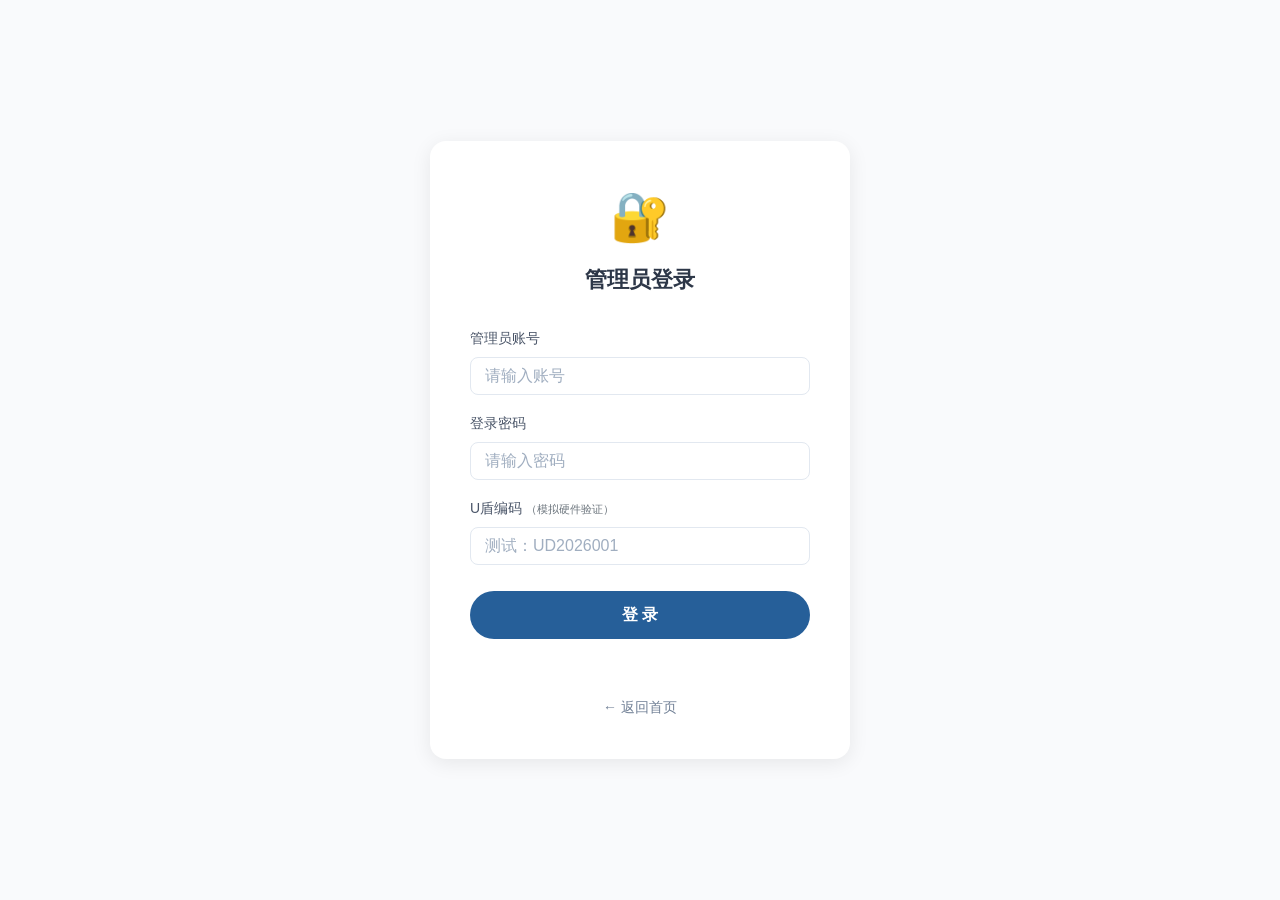
==== commit 73f7b99c: "测试2" ====
--- a/src/main/webapp/admin/index.html
+++ b/src/main/webapp/admin/index.html
@@ -10,19 +10,19 @@
         body { display: flex; align-items: center; justify-content: center; min-height: 100vh; margin: 0; }
         .login-card {
             max-width: 420px; width: 90%; padding: 40px; background: #fff;
-            border-radius: 16px; box-shadow: 0 12px 40px rgba(0,0,0,0.2);
+            border-radius: 16px; box-shadow: 0 4px 20px rgba(0,0,0,0.08);
         }
         .login-icon { font-size: 48px; text-align: center; margin-bottom: 10px; }
-        .login-title { text-align: center; font-weight: 700; color: #2c3e50; margin-bottom: 30px; font-size: 22px; }
-        .form-group label { font-weight: 500; color: #555; font-size: 14px; }
+        .login-title { text-align: center; font-weight: 700; color: #2D3748; margin-bottom: 30px; font-size: 22px; }
+        .form-group label { font-weight: 500; color: #4A5568; font-size: 14px; }
         .btn-login {
-            background: #1a1a1a; color: #fff; border: none;
+            background: #265F99; color: #fff; border: none;
             border-radius: 50px; padding: 12px; font-size: 16px; font-weight: 600;
             width: 100%; margin-top: 10px; transition: all 0.3s;
         }
         .btn-login:hover { transform: translateY(-2px); box-shadow: 0 6px 20px rgba(102,126,234,0.4); color: #fff; }
         .back-link { text-align: center; margin-top: 20px; }
-        .back-link a { color: #333; text-decoration: none; font-size: 14px; }
+        .back-link a { color: #718096; text-decoration: none; font-size: 14px; }
     </style>
 </head>
 <body>
@@ -59,7 +59,7 @@
         let password = $("#password").val().trim();
         let ukeyCode = $("#ukeyCode").val().trim();
         if(!username || !password || !ukeyCode) {
-            $("#loginMsg").text("请填写完整登录信息").css("color", "#f5576c");
+            $("#loginMsg").text("请填写完整登录信息").css("color", "#E53E3E");
             return;
         }
 
@@ -74,13 +74,13 @@
             let data = res.data;
             if(data.code === 200) {
                 sessionStorage.setItem('adminLoginTime', Date.now().toString());
-                $("#loginMsg").text("✅ 登录成功，正在跳转...").css("color", "#43e97b");
+                $("#loginMsg").text("✅ 登录成功，正在跳转...").css("color", "#38A169");
                 setTimeout(() => { location.href = "records.html"; }, 600);
             } else {
-                $("#loginMsg").text("❌ " + (data.msg || '登录失败')).css("color", "#f5576c");
+                $("#loginMsg").text("❌ " + (data.msg || '登录失败')).css("color", "#E53E3E");
             }
         }).catch(err => {
-            $("#loginMsg").text("❌ 连接服务器失败: " + (err.message || '')).css("color", "#f5576c");
+            $("#loginMsg").text("❌ 连接服务器失败: " + (err.message || '')).css("color", "#E53E3E");
             console.error("登录错误:", err);
         });
     });
--- a/src/main/webapp/common/css/common.css
+++ b/src/main/webapp/common/css/common.css
@@ -1,4 +1,5 @@
 /* common.css - 智慧小区管理系统通用样式 */
+/* 配色方案：浅藏青主题，柔和不刺眼 */
 
 /* 1. 全局基础设置 */
 * {
@@ -7,9 +8,9 @@
 
 body {
     font-family: -apple-system, BlinkMacSystemFont, "Segoe UI", Roboto, "Helvetica Neue", Arial, "PingFang SC", "Microsoft YaHei", sans-serif;
-    background: #f5f5f5;
+    background: #F9FAFC;
     min-height: 100vh;
-    color: #333;
+    color: #2D3748;
     margin: 0;
     padding: 0;
 }
@@ -19,7 +20,7 @@
     background-color: #ffffff;
     padding: 30px;
     border-radius: 12px;
-    box-shadow: 0 8px 32px rgba(0, 0, 0, 0.15);
+    box-shadow: 0 2px 12px rgba(0, 0, 0, 0.06);
     margin-top: 30px;
     margin-bottom: 30px;
     max-width: 1200px;
@@ -40,13 +41,13 @@
     justify-content: space-between;
     margin-bottom: 25px;
     padding-bottom: 15px;
-    border-bottom: 2px solid #f0f0f0;
+    border-bottom: 2px solid #E8EEF6;
 }
 
 .page-header h3 {
     margin: 0;
     font-weight: 700;
-    color: #2c3e50;
+    color: #2D3748;
     font-size: 22px;
 }
 
@@ -55,7 +56,7 @@
     display: inline-block;
     width: 4px;
     height: 22px;
-    background: #333;
+    background: #265F99;
     border-radius: 2px;
     margin-right: 10px;
     vertical-align: middle;
@@ -65,15 +66,15 @@
 .table {
     border-radius: 8px;
     overflow: hidden;
-    box-shadow: 0 2px 8px rgba(0, 0, 0, 0.06);
+    box-shadow: 0 1px 6px rgba(0, 0, 0, 0.04);
 }
 
 .table thead th {
-    background: #1a1a1a;
-    color: #fff;
+    background: #E8EEF6;
+    color: #2D3748;
     border: none;
     padding: 12px 15px;
-    font-weight: 500;
+    font-weight: 600;
     font-size: 14px;
 }
 
@@ -81,15 +82,17 @@
     padding: 10px 15px;
     vertical-align: middle;
     font-size: 14px;
+    color: #2D3748;
+    border-bottom: 1px solid #F0F3F8;
 }
 
 .table-hover tbody tr:hover {
-    background-color: #f5f5f5;
+    background-color: #F4F7FA;
 }
 
 /* 5. 按钮样式 + 动态效果 */
 .btn {
-    border-radius: 50px;
+    border-radius: 8px;
     padding: 8px 20px;
     font-size: 14px;
     font-weight: 500;
@@ -107,7 +110,7 @@
     left: 50%;
     width: 0;
     height: 0;
-    background: rgba(255, 255, 255, 0.25);
+    background: rgba(255, 255, 255, 0.2);
     border-radius: 50%;
     transform: translate(-50%, -50%);
     transition: width 0.5s ease, height 0.5s ease;
@@ -120,85 +123,96 @@
 
 .btn:hover {
     transform: translateY(-2px);
-    box-shadow: 0 8px 20px rgba(0, 0, 0, 0.2);
+    box-shadow: 0 4px 14px rgba(0, 0, 0, 0.12);
 }
 
 .btn:active {
     transform: translateY(0);
-    box-shadow: 0 2px 8px rgba(0, 0, 0, 0.15);
-}
-
+    box-shadow: 0 1px 4px rgba(0, 0, 0, 0.08);
+}
+
+/* 主操作：藏青 */
 .btn-primary {
-    background: #1a1a1a;
+    background: #265F99;
     color: #fff;
 }
 
 .btn-primary:hover {
-    background: #333;
-    color: #fff;
-}
-
+    background: #1E5288;
+    color: #fff;
+}
+
+/* 成功/通过 */
 .btn-success {
-    background: #43e97b;
+    background: #38A169;
     color: #fff;
 }
 
 .btn-success:hover {
-    background: #3ad46e;
-    color: #fff;
-}
-
+    background: #2F8A5B;
+    color: #fff;
+}
+
+/* 导出/高亮：暖橙 */
 .btn-info {
-    background: #4facfe;
+    background: #F28C38;
     color: #fff;
 }
 
 .btn-info:hover {
-    background: #3d9aec;
-    color: #fff;
-}
-
+    background: #E07A26;
+    color: #fff;
+}
+
+/* 警告 */
 .btn-warning {
-    background: #f6d365;
-    color: #333;
+    background: #ECC94B;
+    color: #2D3748;
 }
 
 .btn-warning:hover {
-    background: #e8c554;
-    color: #333;
-}
-
+    background: #DAB83C;
+    color: #2D3748;
+}
+
+/* 危险/删除 */
 .btn-danger {
-    background: #f5576c;
+    background: #E53E3E;
     color: #fff;
 }
 
 .btn-danger:hover {
-    background: #e0465b;
-    color: #fff;
-}
-
+    background: #D02E2E;
+    color: #fff;
+}
+
+/* 次要/重置：浅灰 */
 .btn-secondary {
-    background: #6c757d;
-    color: #fff;
+    background: #CBD5E0;
+    color: #2D3748;
 }
 
 .btn-secondary:hover {
-    background: #5a6268;
-    color: #fff;
+    background: #B8C4D0;
+    color: #2D3748;
 }
 
 /* 6. 输入框样式 */
 .form-control {
-    border-radius: 6px;
-    border: 1.5px solid #e0e0e0;
+    border-radius: 8px;
+    border: 1.5px solid #E2E8F0;
     padding: 10px 14px;
     transition: all 0.2s ease;
+    color: #2D3748;
 }
 
 .form-control:focus {
-    border-color: #333;
-    box-shadow: 0 0 0 3px rgba(0, 0, 0, 0.1);
+    border-color: #265F99;
+    box-shadow: 0 0 0 3px rgba(38, 95, 153, 0.1);
+}
+
+.form-control::placeholder {
+    color: #A0AEC0;
 }
 
 /* 7. Badge 样式 */
@@ -210,34 +224,34 @@
 }
 
 .badge-success {
-    background: #22c55e;
-    color: #fff;
+    background: #C6F6D5;
+    color: #276749;
 }
 
 .badge-warning {
-    background: #f59e0b;
-    color: #111;
+    background: #FEFCBF;
+    color: #975A16;
 }
 
 .badge-info {
-    background: #64748b;
-    color: #fff;
+    background: #BEE3F8;
+    color: #2A4365;
 }
 
 .badge-danger {
-    background: #ef4444;
-    color: #fff;
+    background: #FED7D7;
+    color: #9B2C2C;
 }
 
 /* 8. Modal 样式 */
 .modal-content {
     border-radius: 12px;
     border: none;
-    box-shadow: 0 12px 40px rgba(0, 0, 0, 0.2);
+    box-shadow: 0 12px 40px rgba(0, 0, 0, 0.12);
 }
 
 .modal-header {
-    background: #1a1a1a;
+    background: #1F354C;
     color: #fff;
     border-radius: 12px 12px 0 0;
     padding: 18px 24px;
@@ -258,22 +272,22 @@
 }
 
 .modal-footer {
-    border-top: 1px solid #f0f0f0;
+    border-top: 1px solid #F0F3F8;
     padding: 16px 24px;
 }
 
 /* 9. 搜索区域 */
 .search-bar {
-    background: #fafafa;
+    background: #F4F7FA;
     border-radius: 10px;
     padding: 20px;
     margin-bottom: 20px;
-    border: 1px solid #e0e0e0;
+    border: 1px solid #E2E8F0;
 }
 
 .search-bar label {
     font-weight: 500;
-    color: #555;
+    color: #4A5568;
     margin-bottom: 5px;
     font-size: 14px;
 }
@@ -282,7 +296,7 @@
 .empty-state {
     text-align: center;
     padding: 40px;
-    color: #999;
+    color: #718096;
 }
 
 .empty-state .icon {
@@ -295,12 +309,12 @@
     margin-right: 5px;
     font-size: 0.85rem;
     padding: 5px 12px;
-    border-radius: 50px;
-}
-
-/* 12. 管理后台导航栏 - 黑色主题 */
+    border-radius: 8px;
+}
+
+/* 12. 管理后台导航栏 - 深灰蓝 */
 .admin-navbar {
-    background: #1a1a1a !important;
+    background: #1F354C !important;
     padding: 12px 0;
 }
 
@@ -310,7 +324,7 @@
 }
 
 .admin-navbar .nav-link {
-    color: rgba(255, 255, 255, 0.5) !important;
+    color: rgba(255, 255, 255, 0.6) !important;
     transition: color 0.3s ease;
 }
 
@@ -330,14 +344,14 @@
     padding: 40px;
     background: #fff;
     border-radius: 16px;
-    box-shadow: 0 12px 40px rgba(0, 0, 0, 0.2);
+    box-shadow: 0 4px 20px rgba(0, 0, 0, 0.08);
 }
 
 .login-card h3 {
     text-align: center;
     margin-bottom: 30px;
     font-weight: 700;
-    color: #2c3e50;
+    color: #2D3748;
 }
 
 .login-card h3::before {
@@ -356,6 +370,7 @@
     transition: all 0.3s cubic-bezier(0.16, 1, 0.3, 1);
     position: relative;
     overflow: hidden;
+    cursor: pointer;
 }
 
 .btn-pill::after {
@@ -365,7 +380,7 @@
     left: 50%;
     width: 0;
     height: 0;
-    background: rgba(255, 255, 255, 0.25);
+    background: rgba(255, 255, 255, 0.2);
     border-radius: 50%;
     transform: translate(-50%, -50%);
     transition: width 0.5s ease, height 0.5s ease;
@@ -378,7 +393,7 @@
 
 .btn-pill:hover {
     transform: translateY(-2px);
-    box-shadow: 0 8px 25px rgba(0, 0, 0, 0.25);
+    box-shadow: 0 6px 20px rgba(0, 0, 0, 0.15);
     color: #fff;
 }
 
@@ -386,10 +401,10 @@
     transform: translateY(0);
 }
 
-.btn-pill-primary { background: #1a1a1a; }
-.btn-pill-success { background: #43e97b; }
-.btn-pill-info { background: #4facfe; }
-.btn-pill-danger { background: #f5576c; }
+.btn-pill-primary { background: #265F99; }
+.btn-pill-success { background: #38A169; }
+.btn-pill-info { background: #F28C38; }
+.btn-pill-danger { background: #E53E3E; }
 
 /* 15. 返回链接 */
 .back-link {
@@ -398,20 +413,20 @@
 }
 
 .back-link a {
-    color: #333;
+    color: #718096;
     text-decoration: none;
     font-size: 14px;
     transition: color 0.2s;
 }
 
 .back-link a:hover {
-    color: #000;
+    color: #265F99;
     text-decoration: underline;
 }
 
 /* 16. 步骤标签 */
 .step-label {
-    background: #1a1a1a;
+    background: #265F99;
     color: #fff;
     padding: 6px 14px;
     border-radius: 20px;
@@ -421,30 +436,30 @@
     margin-bottom: 15px;
 }
 
-/* 17. 信息展示行（个人信息页） */
+/* 17. 信息展示行 */
 .info-row {
     display: flex;
     padding: 12px 0;
-    border-bottom: 1px solid #f0f0f0;
+    border-bottom: 1px solid #F0F3F8;
 }
 
 .info-label {
     width: 100px;
     font-weight: 600;
-    color: #555;
+    color: #4A5568;
     font-size: 14px;
     flex-shrink: 0;
 }
 
 .info-value {
     flex: 1;
-    color: #333;
+    color: #2D3748;
     font-size: 14px;
 }
 
 /* 18. 门禁终端组件 */
 .gate-header {
-    background: #1a1a1a;
+    background: #1F354C;
     color: #fff;
     padding: 25px;
     text-align: center;
@@ -458,7 +473,7 @@
 
 .gate-header p {
     margin: 5px 0 0;
-    opacity: 0.8;
+    opacity: 0.7;
     font-size: 13px;
 }
 
@@ -469,17 +484,16 @@
     width: 100%;
     background: #fff;
     border-radius: 16px;
-    box-shadow: 0 12px 40px rgba(0, 0, 0, 0.2);
+    box-shadow: 0 4px 20px rgba(0, 0, 0, 0.08);
     overflow: hidden;
     animation: fadeInUp 0.5s ease-out;
 }
 
-/* 模式切换 */
 .gate-mode-tabs {
     display: flex;
     border-radius: 10px;
     overflow: hidden;
-    box-shadow: 0 2px 8px rgba(0, 0, 0, 0.1);
+    box-shadow: 0 1px 4px rgba(0, 0, 0, 0.06);
     margin-bottom: 20px;
 }
 
@@ -491,22 +505,21 @@
     font-weight: 600;
     font-size: 14px;
     transition: all 0.3s;
-    background: #f0f0f0;
-    color: #666;
+    background: #F4F7FA;
+    color: #718096;
     border: none;
 }
 
 .gate-mode-tab.active {
-    background: #1a1a1a;
-    color: #fff;
-}
-
-/* 动作切换 */
+    background: #1F354C;
+    color: #fff;
+}
+
 .gate-action-tabs {
     display: flex;
     border-radius: 8px;
     overflow: hidden;
-    box-shadow: 0 1px 4px rgba(0, 0, 0, 0.08);
+    box-shadow: 0 1px 4px rgba(0, 0, 0, 0.06);
     margin-bottom: 20px;
 }
 
@@ -518,22 +531,21 @@
     font-weight: 500;
     font-size: 13px;
     transition: all 0.3s;
-    background: #f8f8f8;
-    color: #888;
+    background: #F4F7FA;
+    color: #718096;
     border: none;
 }
 
 .gate-action-tab.active {
-    background: #43e97b;
+    background: #38A169;
     color: #fff;
 }
 
 .gate-action-tab.leave.active {
-    background: #f5576c;
-    color: #fff;
-}
-
-/* 结果提示框 */
+    background: #E53E3E;
+    color: #fff;
+}
+
 .result-box {
     margin-top: 20px;
     padding: 15px;
@@ -544,14 +556,13 @@
     display: none;
 }
 
-.result-success { background: #e8f8f0; color: #27ae60; border: 1px solid #a3e4c1; }
-.result-error { background: #fde8e8; color: #e74c3c; border: 1px solid #f5a3a3; }
-.result-warn { background: #fff8e1; color: #f57f17; border: 1px solid #ffe082; }
-
-/* 临时密码展示框 */
+.result-success { background: #C6F6D5; color: #276749; border: 1px solid #9AE6B4; }
+.result-error { background: #FED7D7; color: #9B2C2C; border: 1px solid #FEB2B2; }
+.result-warn { background: #FEFCBF; color: #975A16; border: 1px solid #FAF089; }
+
 .temp-pwd-box {
-    background: #f5f5f5;
-    border: 2px dashed #333;
+    background: #F4F7FA;
+    border: 2px dashed #265F99;
     border-radius: 10px;
     padding: 15px;
     text-align: center;
@@ -559,10 +570,9 @@
     display: none;
 }
 
-.temp-pwd-label { font-size: 13px; color: #888; margin-bottom: 5px; }
-.temp-pwd-value { font-size: 28px; font-weight: 700; color: #333; letter-spacing: 3px; }
-
-/* 门禁页面内区块切换 */
+.temp-pwd-label { font-size: 13px; color: #718096; margin-bottom: 5px; }
+.temp-pwd-value { font-size: 28px; font-weight: 700; color: #265F99; letter-spacing: 3px; }
+
 .gate-section { display: none; }
 .gate-section.active { display: block; }
 
@@ -573,14 +583,14 @@
     justify-content: center;
     min-height: 100vh;
     margin: 0;
-    background: #f5f5f5;
+    background: #F9FAFC;
 }
 
 .landing-card {
     background: #fff;
     padding: 50px 40px;
     border-radius: 20px;
-    box-shadow: 0 20px 60px rgba(0, 0, 0, 0.1);
+    box-shadow: 0 4px 20px rgba(0, 0, 0, 0.08);
     text-align: center;
     max-width: 460px;
     width: 90%;
@@ -588,10 +598,10 @@
 }
 
 .landing-icon { font-size: 56px; margin-bottom: 15px; }
-.landing-title { font-size: 28px; font-weight: 700; color: #2c3e50; margin-bottom: 8px; }
-.landing-sub { color: #8e99a4; margin-bottom: 35px; font-size: 14px; }
-.landing-divider { height: 1px; background: #e8e8e8; margin: 25px 0; }
-.landing-footer { color: #aaa; font-size: 12px; margin-top: 20px; }
+.landing-title { font-size: 28px; font-weight: 700; color: #2D3748; margin-bottom: 8px; }
+.landing-sub { color: #718096; margin-bottom: 35px; font-size: 14px; }
+.landing-divider { height: 1px; background: #E2E8F0; margin: 25px 0; }
+.landing-footer { color: #A0AEC0; font-size: 12px; margin-top: 20px; }
 
 .landing-card .btn-landing {
     width: 85%;
@@ -616,7 +626,7 @@
     left: 50%;
     width: 0;
     height: 0;
-    background: rgba(255, 255, 255, 0.25);
+    background: rgba(255, 255, 255, 0.2);
     border-radius: 50%;
     transform: translate(-50%, -50%);
     transition: width 0.5s ease, height 0.5s ease;
@@ -629,14 +639,14 @@
 
 .landing-card .btn-landing:hover {
     transform: translateY(-3px);
-    box-shadow: 0 8px 25px rgba(0, 0, 0, 0.2);
+    box-shadow: 0 8px 25px rgba(0, 0, 0, 0.12);
     color: #fff;
     text-decoration: none;
 }
 
-.btn-landing-primary { background: #1a1a1a; }
-.btn-landing-success { background: #43e97b; }
-.btn-landing-info { background: #4facfe; }
+.btn-landing-primary { background: #265F99; }
+.btn-landing-success { background: #38A169; }
+.btn-landing-info { background: #F28C38; }
 
 /* 20. 响应式 */
 @media (max-width: 768px) {
